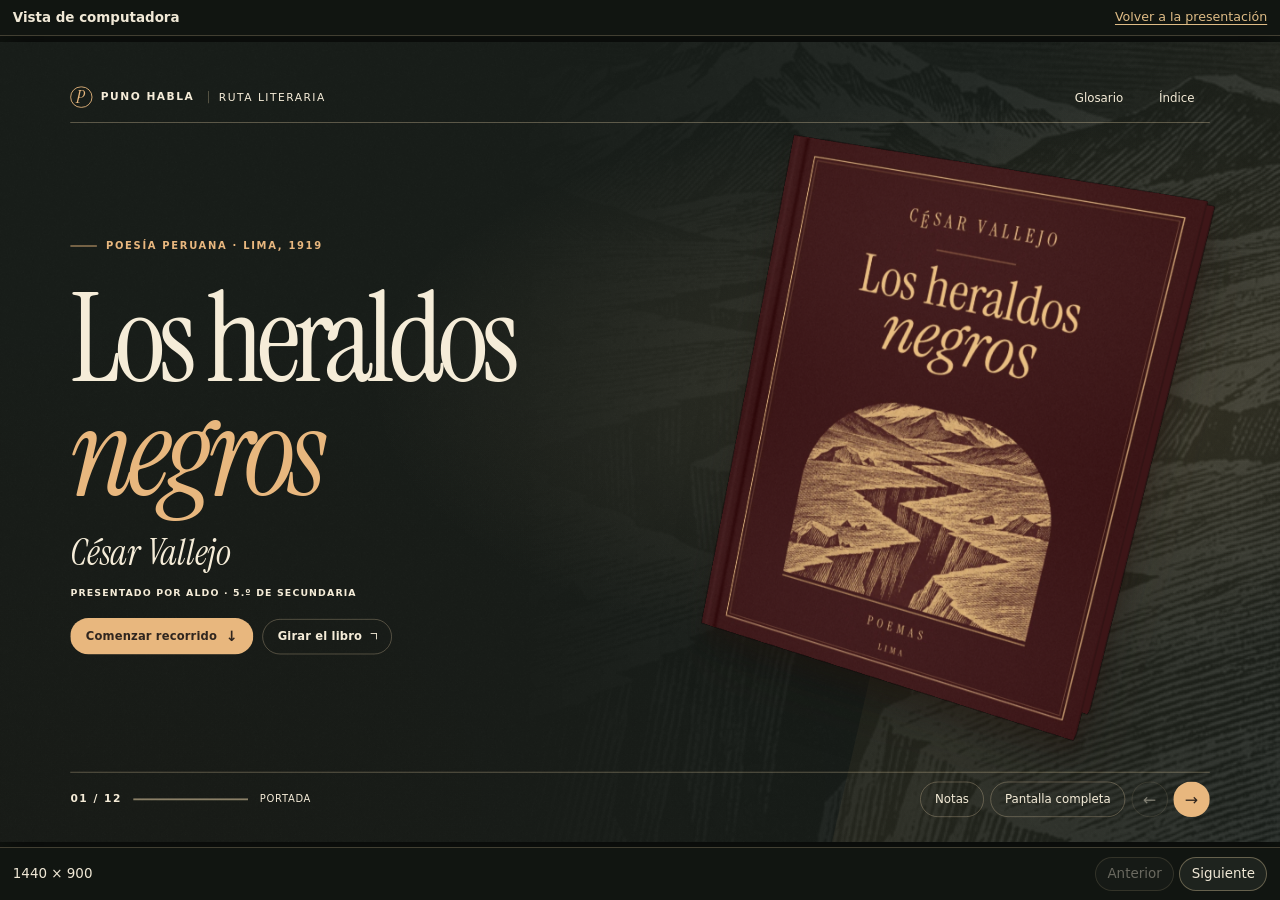
==== escritorio.html @ 087acb0a "Añadir una vista de escritorio ajustable para ensayar desde un celular" ====
<!doctype html>
<html lang="es">
<head>
<meta charset="utf-8">
<meta name="viewport" content="width=device-width,initial-scale=1">
<meta name="theme-color" content="#191c18">
<title>Vista de computadora · Los heraldos negros</title>
<link rel="stylesheet" href="./assets/escritorio.css">
<script defer src="./assets/escritorio.js"></script>
</head>
<body>
  <header><strong>Vista de computadora</strong><a href="./#1" id="adaptive">Volver a la presentación</a></header>
  <main><div id="fit"><iframe id="presentation" src="about:blank" title="Presentación a tamaño de computadora" allow="fullscreen"></iframe></div></main>
  <footer><span class="rotate">Gira tu celular para verla más grande.</span><span class="dimensions">1440 × 900</span><nav aria-label="Cambiar capítulo"><button data-action="prev" aria-label="Capítulo anterior">Anterior</button><button data-action="next" aria-label="Capítulo siguiente">Siguiente</button></nav></footer>
</body>
</html>
---- assets/escritorio.css ----
*{box-sizing:border-box}
html,body{margin:0;height:100%}
body{display:grid;grid-template-rows:auto minmax(0,1fr) auto;min-height:100svh;height:100dvh;background:#111511;color:#f0e8d6;font:500 .84rem/1.3 system-ui,sans-serif}
header,footer{display:flex;align-items:center;justify-content:space-between;gap:.5rem;padding:.55rem max(.8rem,env(safe-area-inset-right)) .55rem max(.8rem,env(safe-area-inset-left))}
header{border-bottom:1px solid #d1bd9440}footer{border-top:1px solid #d1bd9440}
header a{color:#dfbc86;text-underline-offset:3px;font-size:.79rem}
main{display:grid;min-height:0;place-items:center;overflow:hidden}
#fit{position:relative;overflow:hidden;box-shadow:0 0 28px #030403}
iframe{position:absolute;top:0;left:0;border:0;width:1440px;height:900px;transform-origin:top left;background:#1b201a}
footer nav{display:flex;gap:.35rem}
button{font:inherit;border:1px solid #d1bd9466;color:#f0e8d6;padding:.46rem .7rem;border-radius:2rem;background:#1e231e;cursor:pointer}
button:disabled{opacity:.4}
.rotate{display:none}
@media(orientation:portrait){.dimensions{display:none}.rotate{display:block;font-size:.74rem}}
@media(max-height:460px){header,footer{padding-block:.25rem}button{padding:.28rem .65rem}}
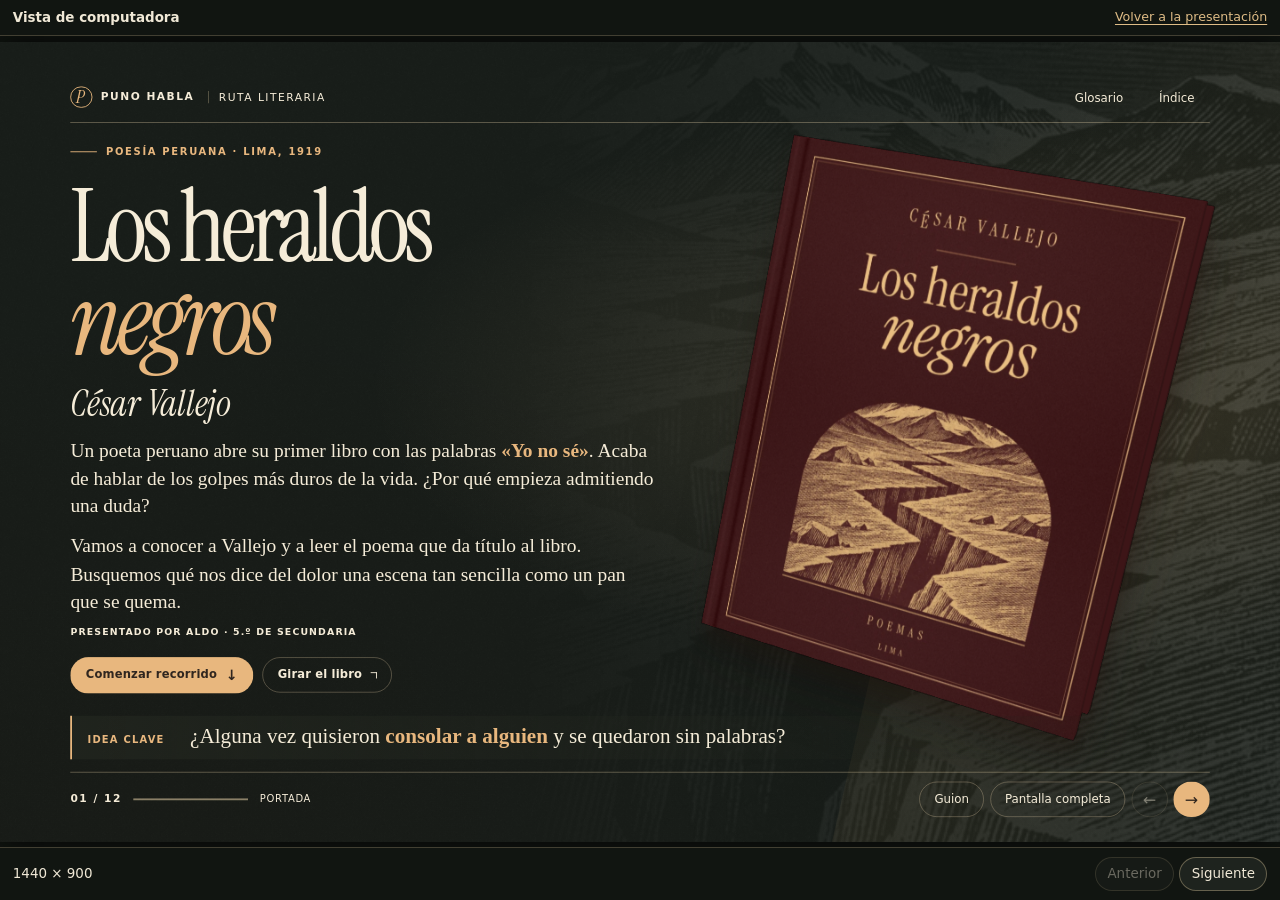
==== commit 8a701643: "Ampliar las doce diapositivas con biografía, versos y explicaciones visibles" ====
--- a/escritorio.html
+++ b/escritorio.html
@@ -6,7 +6,7 @@
 <meta name="theme-color" content="#191c18">
 <title>Vista de computadora · Los heraldos negros</title>
 <link rel="stylesheet" href="./assets/escritorio.css">
-<script defer src="./assets/escritorio.js"></script>
+<script defer src="./assets/escritorio.js?v=lectura-2"></script>
 </head>
 <body>
   <header><strong>Vista de computadora</strong><a href="./#1" id="adaptive">Volver a la presentación</a></header>
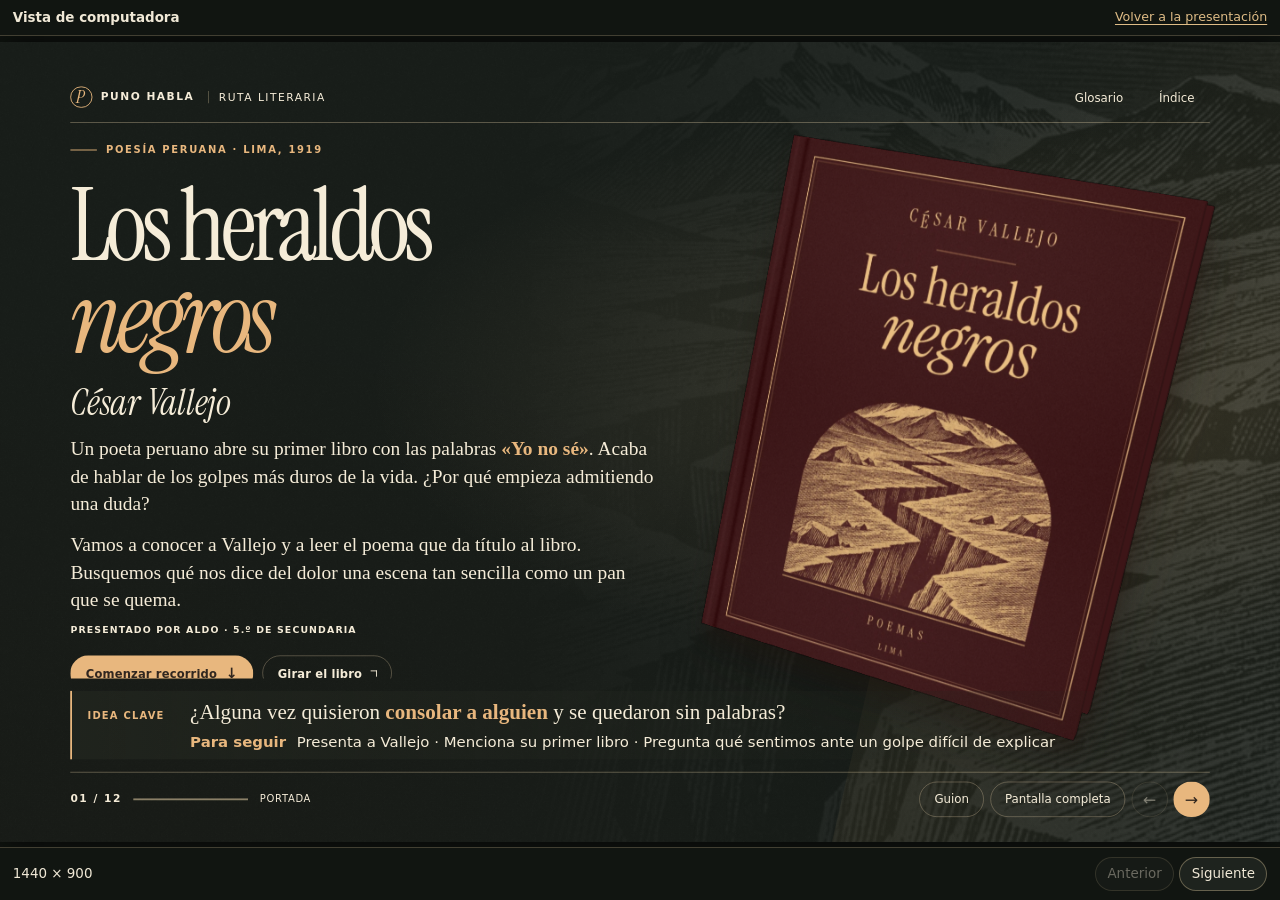
==== commit 29a4b9ec: "Añadir puntos de apoyo en las doce diapositivas" ====
--- a/escritorio.html
+++ b/escritorio.html
@@ -6,7 +6,7 @@
 <meta name="theme-color" content="#191c18">
 <title>Vista de computadora · Los heraldos negros</title>
 <link rel="stylesheet" href="./assets/escritorio.css">
-<script defer src="./assets/escritorio.js?v=lectura-2"></script>
+<script defer src="./assets/escritorio.js?v=puntos-5"></script>
 </head>
 <body>
   <header><strong>Vista de computadora</strong><a href="./#1" id="adaptive">Volver a la presentación</a></header>
